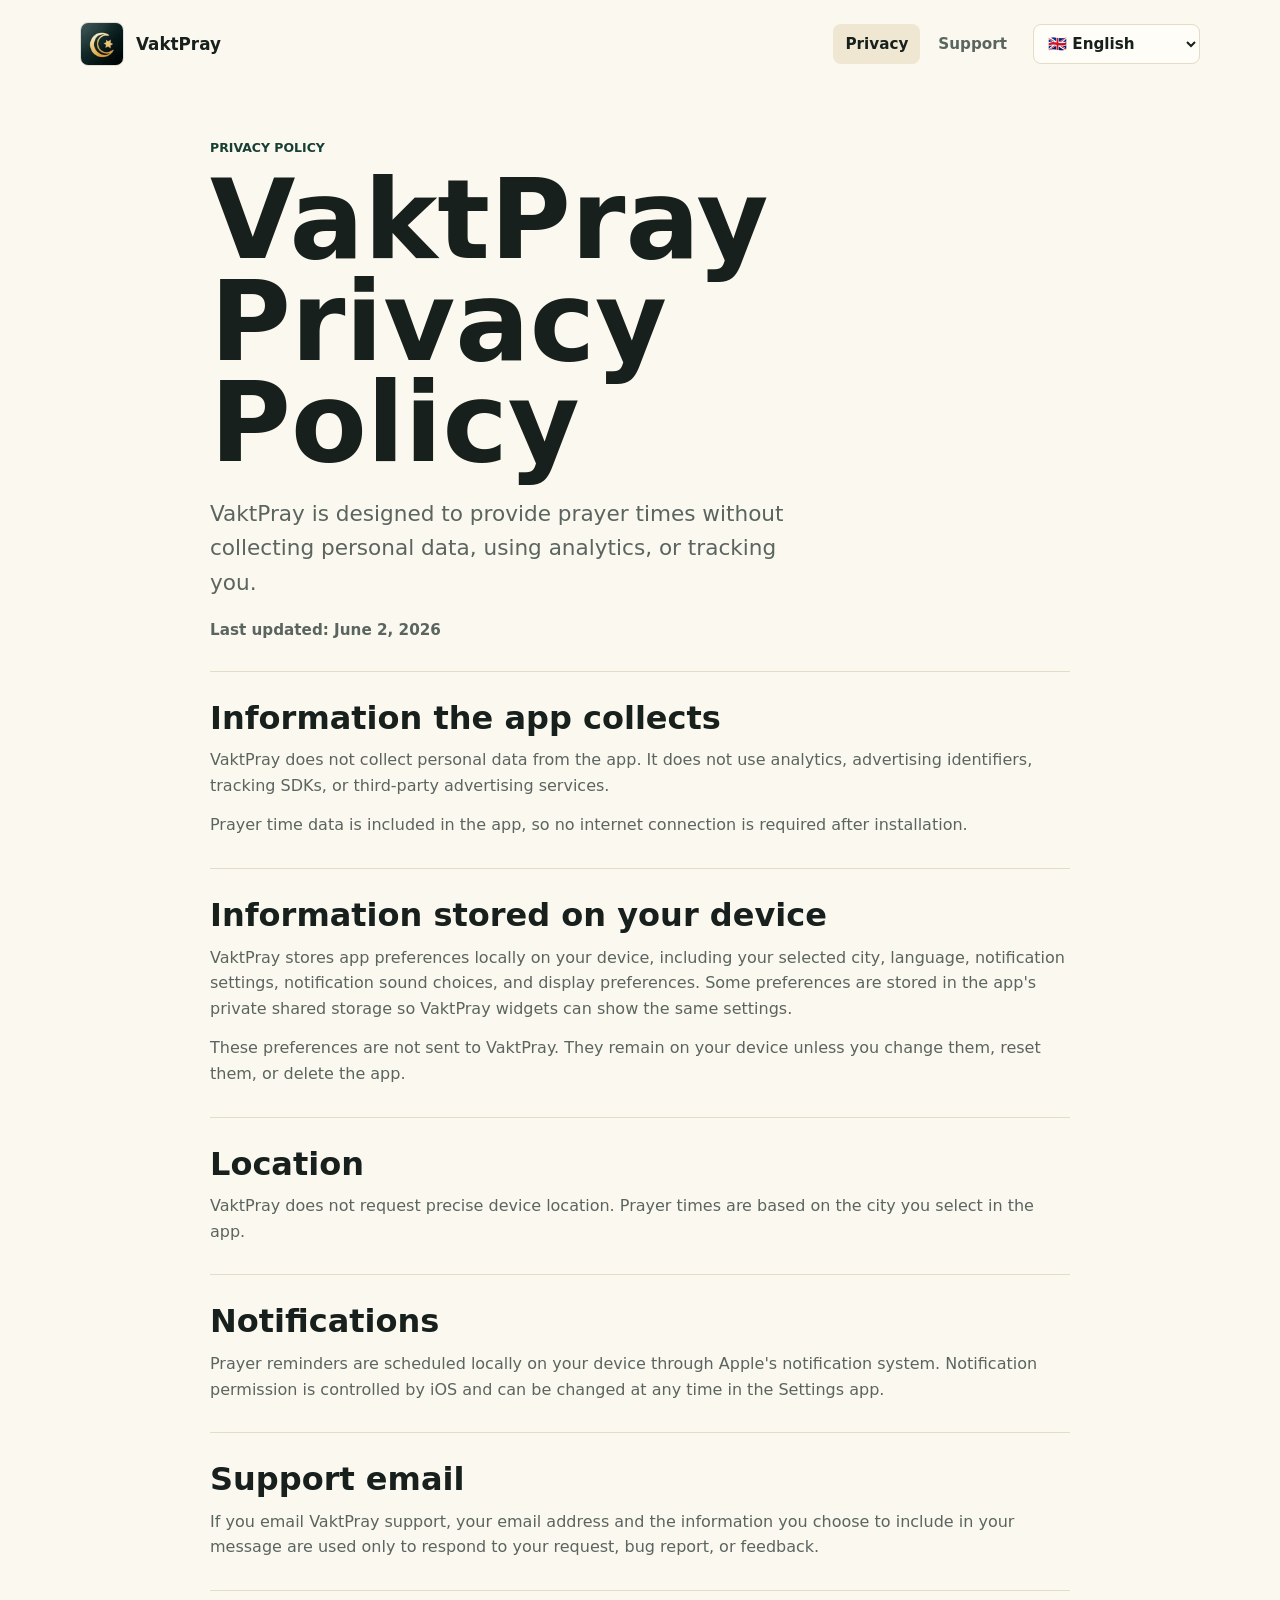
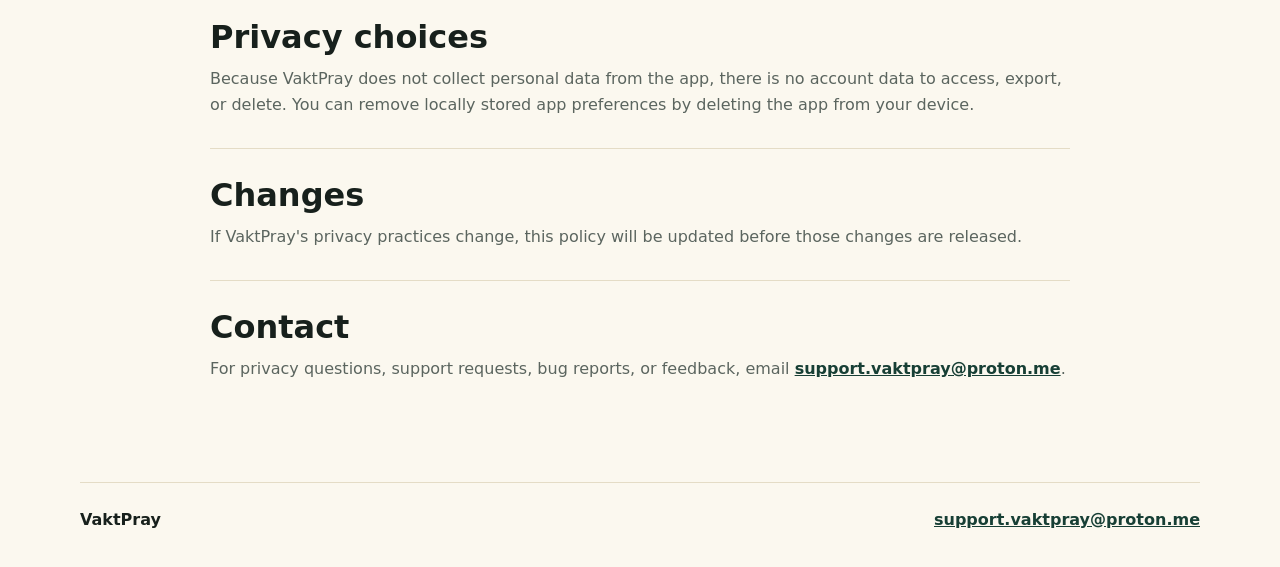
==== privacy.html @ ff626b73 "Initial commit" ====
<!doctype html>
<html lang="en">
<head>
  <meta charset="utf-8">
  <meta name="viewport" content="width=device-width, initial-scale=1">
  <title>Privacy Policy | VaktPray</title>
  <meta name="description" content="Privacy policy for the VaktPray iOS app.">
  <link rel="canonical" href="https://vaktpray.github.io/privacy.html">
  <link rel="icon" href="assets/vaktpray-icon.jpg">
  <link rel="apple-touch-icon" href="assets/vaktpray-icon.jpg">
  <link rel="stylesheet" href="assets/styles.css">
  <script src="assets/i18n.js" defer></script>
  <script src="assets/contact.js" defer></script>
</head>
<body data-page="privacy">
  <header class="site-header">
    <a class="brand" href="/" aria-label="VaktPray home">
      <img src="assets/vaktpray-icon.jpg" width="44" height="44" alt="">
      <span>VaktPray</span>
    </a>
    <div class="header-actions">
      <nav aria-label="Main navigation">
        <a aria-current="page" href="privacy.html" data-i18n="common.privacy">Privacy</a>
        <a href="support.html" data-i18n="common.support">Support</a>
      </nav>
      <label class="language-switch">
        <span class="visually-hidden" data-i18n="common.language">Language</span>
        <select id="language-select" aria-label="Language" data-i18n-aria-label="common.language">
          <option value="en">🇬🇧 English</option>
          <option value="bs">🇧🇦 Bosanski</option>
        </select>
      </label>
    </div>
  </header>

  <main class="document">
    <section class="document-hero">
      <p class="eyebrow" data-i18n="privacy.eyebrow">Privacy Policy</p>
      <h1 data-i18n="privacy.title">VaktPray Privacy Policy</h1>
      <p class="lede" data-i18n="privacy.lede">VaktPray is designed to provide prayer times without collecting personal data, using analytics, or tracking you.</p>
      <p class="updated" data-i18n="privacy.updated">Last updated: June 2, 2026</p>
    </section>

    <section class="policy-block">
      <h2 data-i18n="privacy.collectsTitle">Information the app collects</h2>
      <p data-i18n="privacy.collectsBody1">VaktPray does not collect personal data from the app. It does not use analytics, advertising identifiers, tracking SDKs, or third-party advertising services.</p>
      <p data-i18n="privacy.collectsBody2">Prayer time data is included in the app, so no internet connection is required after installation.</p>
    </section>

    <section class="policy-block">
      <h2 data-i18n="privacy.localTitle">Information stored on your device</h2>
      <p data-i18n="privacy.localBody1">VaktPray stores app preferences locally on your device, including your selected city, language, notification settings, notification sound choices, and display preferences. Some preferences are stored in the app's private shared storage so VaktPray widgets can show the same settings.</p>
      <p data-i18n="privacy.localBody2">These preferences are not sent to VaktPray. They remain on your device unless you change them, reset them, or delete the app.</p>
    </section>

    <section class="policy-block">
      <h2 data-i18n="privacy.locationTitle">Location</h2>
      <p data-i18n="privacy.locationBody">VaktPray does not request precise device location. Prayer times are based on the city you select in the app.</p>
    </section>

    <section class="policy-block">
      <h2 data-i18n="privacy.notificationsTitle">Notifications</h2>
      <p data-i18n="privacy.notificationsBody">Prayer reminders are scheduled locally on your device through Apple's notification system. Notification permission is controlled by iOS and can be changed at any time in the Settings app.</p>
    </section>

    <section class="policy-block">
      <h2 data-i18n="privacy.supportEmailTitle">Support email</h2>
      <p data-i18n="privacy.supportEmailBody">If you email VaktPray support, your email address and the information you choose to include in your message are used only to respond to your request, bug report, or feedback.</p>
    </section>

    <section class="policy-block" id="privacy-choices">
      <h2 data-i18n="privacy.choicesTitle">Privacy choices</h2>
      <p data-i18n="privacy.choicesBody">Because VaktPray does not collect personal data from the app, there is no account data to access, export, or delete. You can remove locally stored app preferences by deleting the app from your device.</p>
    </section>

    <section class="policy-block">
      <h2 data-i18n="privacy.changesTitle">Changes</h2>
      <p data-i18n="privacy.changesBody">If VaktPray's privacy practices change, this policy will be updated before those changes are released.</p>
    </section>

    <section class="policy-block">
      <h2 data-i18n="privacy.contactTitle">Contact</h2>
      <p><span data-i18n="privacy.contactBodyPrefix">For privacy questions, support requests, bug reports, or feedback, email </span><a class="js-support-email" href="#support-email">show support email</a><span data-i18n="privacy.contactBodySuffix">.</span></p>
    </section>
  </main>

  <footer class="site-footer">
    <span>VaktPray</span>
    <a class="js-support-email" href="#support-email">Show support email</a>
  </footer>
</body>
</html>
---- assets/styles.css ----
:root {
  --ink: #17201c;
  --muted: #5b655f;
  --soft: #fbf8ef;
  --paper: #fffdf7;
  --line: #e4dcc6;
  --green: #173f35;
  --green-deep: #102c26;
  --gold: #eeb909;
  --gold-soft: #fff2b7;
  --shadow: 0 24px 70px rgba(23, 32, 28, 0.16);
  color-scheme: light;
}

* {
  box-sizing: border-box;
}

html {
  scroll-behavior: smooth;
}

body {
  margin: 0;
  background: var(--soft);
  color: var(--ink);
  font-family: Inter, ui-sans-serif, system-ui, -apple-system, BlinkMacSystemFont, "Segoe UI", sans-serif;
  line-height: 1.6;
}

img {
  display: block;
  max-width: 100%;
}

a {
  color: inherit;
}

.site-header {
  display: flex;
  align-items: center;
  justify-content: space-between;
  gap: 24px;
  width: min(1120px, calc(100% - 32px));
  margin: 0 auto;
  padding: 22px 0;
}

.header-actions {
  display: flex;
  align-items: center;
  gap: 14px;
}

.brand {
  display: inline-flex;
  align-items: center;
  gap: 12px;
  color: var(--ink);
  font-size: 1.05rem;
  font-weight: 800;
  text-decoration: none;
}

.brand img {
  width: 44px;
  height: 44px;
  border: 1px solid rgba(23, 32, 28, 0.12);
  border-radius: 8px;
}

nav {
  display: flex;
  align-items: center;
  gap: 6px;
}

nav a {
  border-radius: 8px;
  color: var(--muted);
  font-size: 0.95rem;
  font-weight: 700;
  padding: 8px 12px;
  text-decoration: none;
}

nav a:hover,
nav a[aria-current="page"] {
  background: #efe7d1;
  color: var(--ink);
}

.language-switch select {
  min-height: 40px;
  background: var(--paper);
  border: 1px solid var(--line);
  border-radius: 8px;
  color: var(--ink);
  font: inherit;
  font-size: 0.95rem;
  font-weight: 800;
  padding: 7px 34px 7px 10px;
}

.language-switch select:focus {
  outline: 2px solid var(--gold);
  outline-offset: 2px;
}

.visually-hidden {
  position: absolute;
  width: 1px;
  height: 1px;
  margin: -1px;
  clip: rect(0, 0, 0, 0);
  overflow: hidden;
  padding: 0;
  white-space: nowrap;
  border: 0;
}

.hero,
.overview,
.split-section,
.support-hero,
.support-details,
.document {
  width: min(1120px, calc(100% - 32px));
  margin: 0 auto;
}

.hero {
  padding: 64px 0 58px;
}

.hero-copy {
  max-width: 760px;
}

.eyebrow {
  margin: 0 0 12px;
  color: var(--green);
  font-size: 0.78rem;
  font-weight: 900;
  letter-spacing: 0;
  text-transform: uppercase;
}

h1,
h2,
h3,
p {
  overflow-wrap: break-word;
}

h1 {
  margin: 0;
  font-size: clamp(3.6rem, 10vw, 6.9rem);
  line-height: 0.92;
  letter-spacing: 0;
}

h2 {
  margin: 0;
  font-size: clamp(2rem, 4vw, 3.1rem);
  line-height: 1.05;
  letter-spacing: 0;
}

h3 {
  margin: 0 0 10px;
  font-size: 1.08rem;
  line-height: 1.25;
}

.lede {
  max-width: 610px;
  margin: 22px 0 0;
  color: var(--muted);
  font-size: clamp(1.08rem, 2vw, 1.35rem);
}

.overview,
.support-details {
  padding: 46px 0;
}

.section-heading {
  max-width: 720px;
  margin-bottom: 22px;
}

.feature-grid {
  display: grid;
  grid-template-columns: repeat(4, minmax(0, 1fr));
  gap: 14px;
}

.feature-grid.two {
  grid-template-columns: repeat(2, minmax(0, 1fr));
}

.feature-card {
  min-height: 180px;
  background: var(--paper);
  border: 1px solid var(--line);
  border-radius: 8px;
  padding: 22px;
}

.feature-card p {
  margin: 0;
  color: var(--muted);
}

.split-section {
  display: grid;
  grid-template-columns: minmax(0, 0.85fr) minmax(280px, 1.15fr);
  gap: 30px;
  align-items: start;
  border-top: 1px solid var(--line);
  padding: 52px 0 66px;
}

.split-section p {
  margin: 18px 0 0;
  color: var(--muted);
}

.link-list {
  display: grid;
  gap: 12px;
}

.link-list a {
  display: grid;
  gap: 4px;
  background: var(--green);
  border-radius: 8px;
  color: #fffdf7;
  padding: 18px;
  text-decoration: none;
}

.link-list a:hover {
  background: var(--green-deep);
}

.link-list span {
  color: var(--gold-soft);
  font-size: 0.84rem;
  font-weight: 800;
  text-transform: uppercase;
}

.link-list strong {
  font-size: clamp(1rem, 2vw, 1.25rem);
}

.site-footer {
  display: flex;
  align-items: center;
  justify-content: space-between;
  gap: 18px;
  width: min(1120px, calc(100% - 32px));
  margin: 0 auto;
  border-top: 1px solid var(--line);
  color: var(--muted);
  padding: 24px 0 34px;
}

.site-footer span {
  color: var(--ink);
  font-weight: 800;
}

.site-footer a {
  color: var(--green);
  font-weight: 800;
}

.document {
  max-width: 860px;
  padding: 50px 0 70px;
}

.document-hero {
  padding-bottom: 28px;
}

.updated {
  color: var(--muted);
  font-size: 0.95rem;
  font-weight: 700;
  margin: 18px 0 0;
}

.policy-block {
  border-top: 1px solid var(--line);
  padding: 30px 0;
}

.policy-block h2 {
  font-size: clamp(1.45rem, 3vw, 2rem);
  margin-bottom: 12px;
}

.policy-block p {
  color: var(--muted);
  margin: 0 0 14px;
}

.policy-block p:last-child {
  margin-bottom: 0;
}

.policy-block a {
  color: var(--green);
  font-weight: 800;
}

.support-hero {
  padding: 64px 0 50px;
}

.support-copy {
  max-width: 760px;
}

.email-link {
  display: inline-flex;
  max-width: 100%;
  margin-top: 28px;
  background: var(--green);
  border-radius: 8px;
  color: #fffdf7;
  font-size: clamp(1rem, 3vw, 1.3rem);
  font-weight: 900;
  overflow-wrap: anywhere;
  padding: 16px 18px;
  text-decoration: none;
}

.email-link:hover {
  background: var(--green-deep);
}

@media (max-width: 860px) {
  .split-section {
    grid-template-columns: 1fr;
  }

  .hero {
    padding-top: 34px;
  }

  .feature-grid,
  .feature-grid.two {
    grid-template-columns: 1fr;
  }
}

@media (max-width: 560px) {
  .site-header,
  .site-footer {
    align-items: flex-start;
    flex-direction: column;
  }

  nav {
    width: 100%;
  }

  .header-actions {
    align-items: stretch;
    flex-direction: column;
    width: 100%;
  }

  nav a {
    flex: 1;
    text-align: center;
  }

  .language-switch,
  .language-switch select {
    width: 100%;
  }

  .feature-card {
    min-height: auto;
  }
}
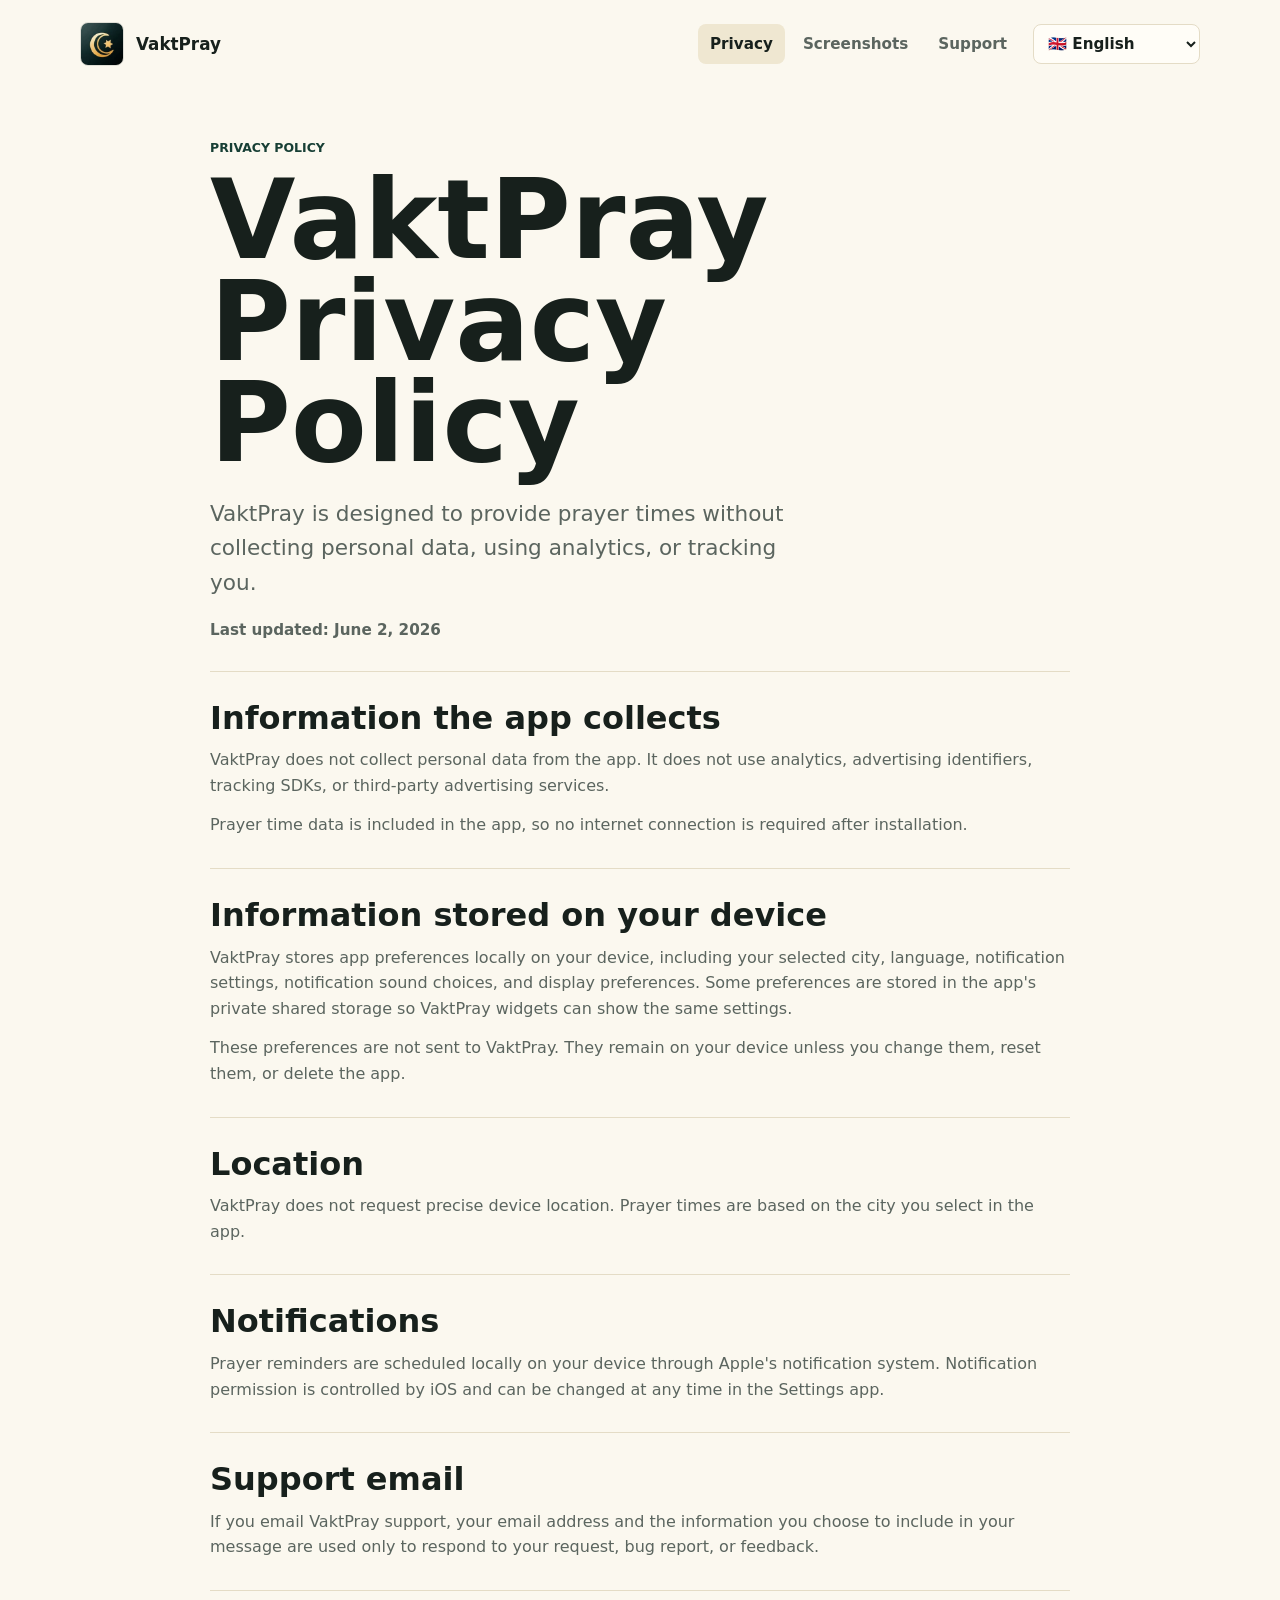
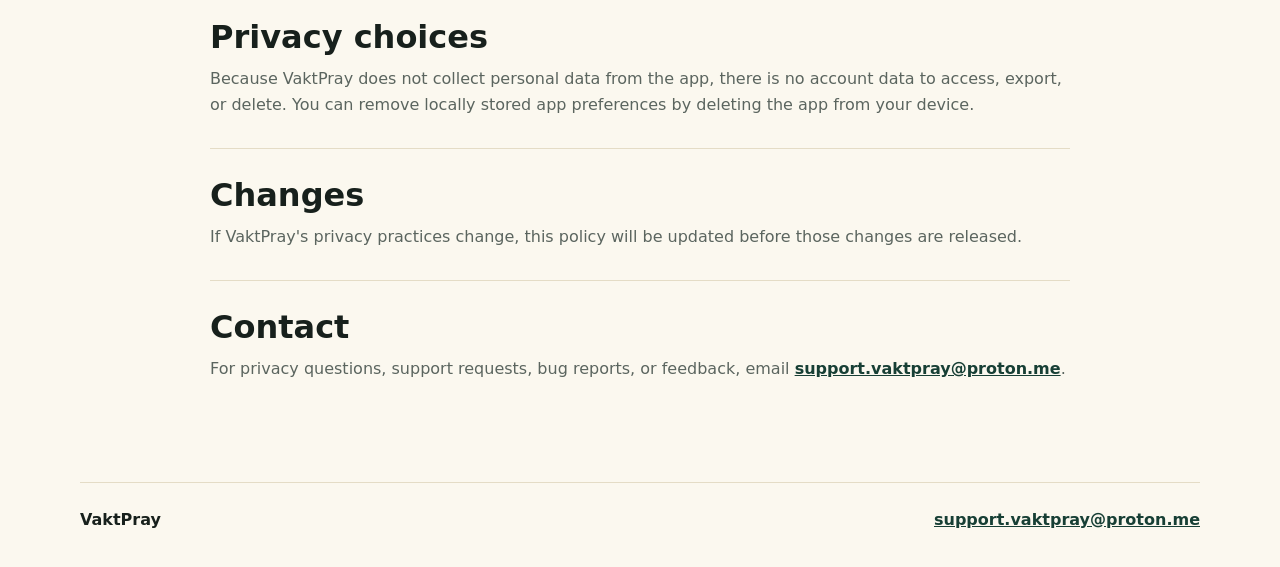
==== commit 0a25b352: "Add screenshots gallery" ====
--- a/privacy.html
+++ b/privacy.html
@@ -21,6 +21,7 @@
     <div class="header-actions">
       <nav aria-label="Main navigation">
         <a aria-current="page" href="privacy.html" data-i18n="common.privacy">Privacy</a>
+        <a href="screenshots.html" data-i18n="common.screenshots">Screenshots</a>
         <a href="support.html" data-i18n="common.support">Support</a>
       </nav>
       <label class="language-switch">
--- a/assets/styles.css
+++ b/assets/styles.css
@@ -121,10 +121,12 @@
 }
 
 .hero,
+.screenshots-cta,
 .overview,
 .split-section,
 .support-hero,
 .support-details,
+.screenshots-page,
 .document {
   width: min(1120px, calc(100% - 32px));
   margin: 0 auto;
@@ -181,6 +183,28 @@
   font-size: clamp(1.08rem, 2vw, 1.35rem);
 }
 
+.screenshots-cta {
+  padding: 0 0 34px;
+}
+
+.screenshots-button {
+  display: inline-flex;
+  align-items: center;
+  justify-content: center;
+  min-height: 62px;
+  background: var(--green);
+  border-radius: 8px;
+  color: #fffdf7;
+  font-size: clamp(1.05rem, 2vw, 1.35rem);
+  font-weight: 900;
+  padding: 14px 26px;
+  text-decoration: none;
+}
+
+.screenshots-button:hover {
+  background: var(--green-deep);
+}
+
 .overview,
 .support-details {
   padding: 46px 0;
@@ -346,6 +370,70 @@
   background: var(--green-deep);
 }
 
+.screenshots-page {
+  padding: 50px 0 70px;
+}
+
+.screenshots-hero {
+  max-width: 780px;
+  padding-bottom: 34px;
+}
+
+.screenshot-section {
+  border-top: 1px solid var(--line);
+  padding: 34px 0 44px;
+}
+
+.screenshot-section:last-child {
+  padding-bottom: 0;
+}
+
+.screenshot-section-header {
+  max-width: 760px;
+  margin-bottom: 22px;
+}
+
+.screenshot-section-header h2 {
+  font-size: clamp(1.7rem, 3vw, 2.35rem);
+}
+
+.screenshot-grid {
+  display: grid;
+  grid-template-columns: repeat(auto-fit, minmax(230px, 1fr));
+  gap: 18px;
+  align-items: start;
+}
+
+.screenshot-grid.single {
+  grid-template-columns: minmax(230px, 360px);
+}
+
+.screenshot-card {
+  background: var(--paper);
+  border: 1px solid var(--line);
+  border-radius: 8px;
+  padding: 14px;
+}
+
+.screenshot-card img {
+  width: 100%;
+  aspect-ratio: 736 / 1600;
+  object-fit: cover;
+  object-position: top;
+  background: var(--green);
+  border: 1px solid rgba(23, 32, 28, 0.12);
+  border-radius: 6px;
+}
+
+.screenshot-card h3 {
+  margin: 14px 0 8px;
+}
+
+.screenshot-card p {
+  margin: 0;
+  color: var(--muted);
+}
+
 @media (max-width: 860px) {
   .split-section {
     grid-template-columns: 1fr;
@@ -357,6 +445,10 @@
 
   .feature-grid,
   .feature-grid.two {
+    grid-template-columns: 1fr;
+  }
+
+  .screenshot-grid.single {
     grid-template-columns: 1fr;
   }
 }
@@ -391,4 +483,8 @@
   .feature-card {
     min-height: auto;
   }
-}
+
+  .screenshots-button {
+    width: 100%;
+  }
+}
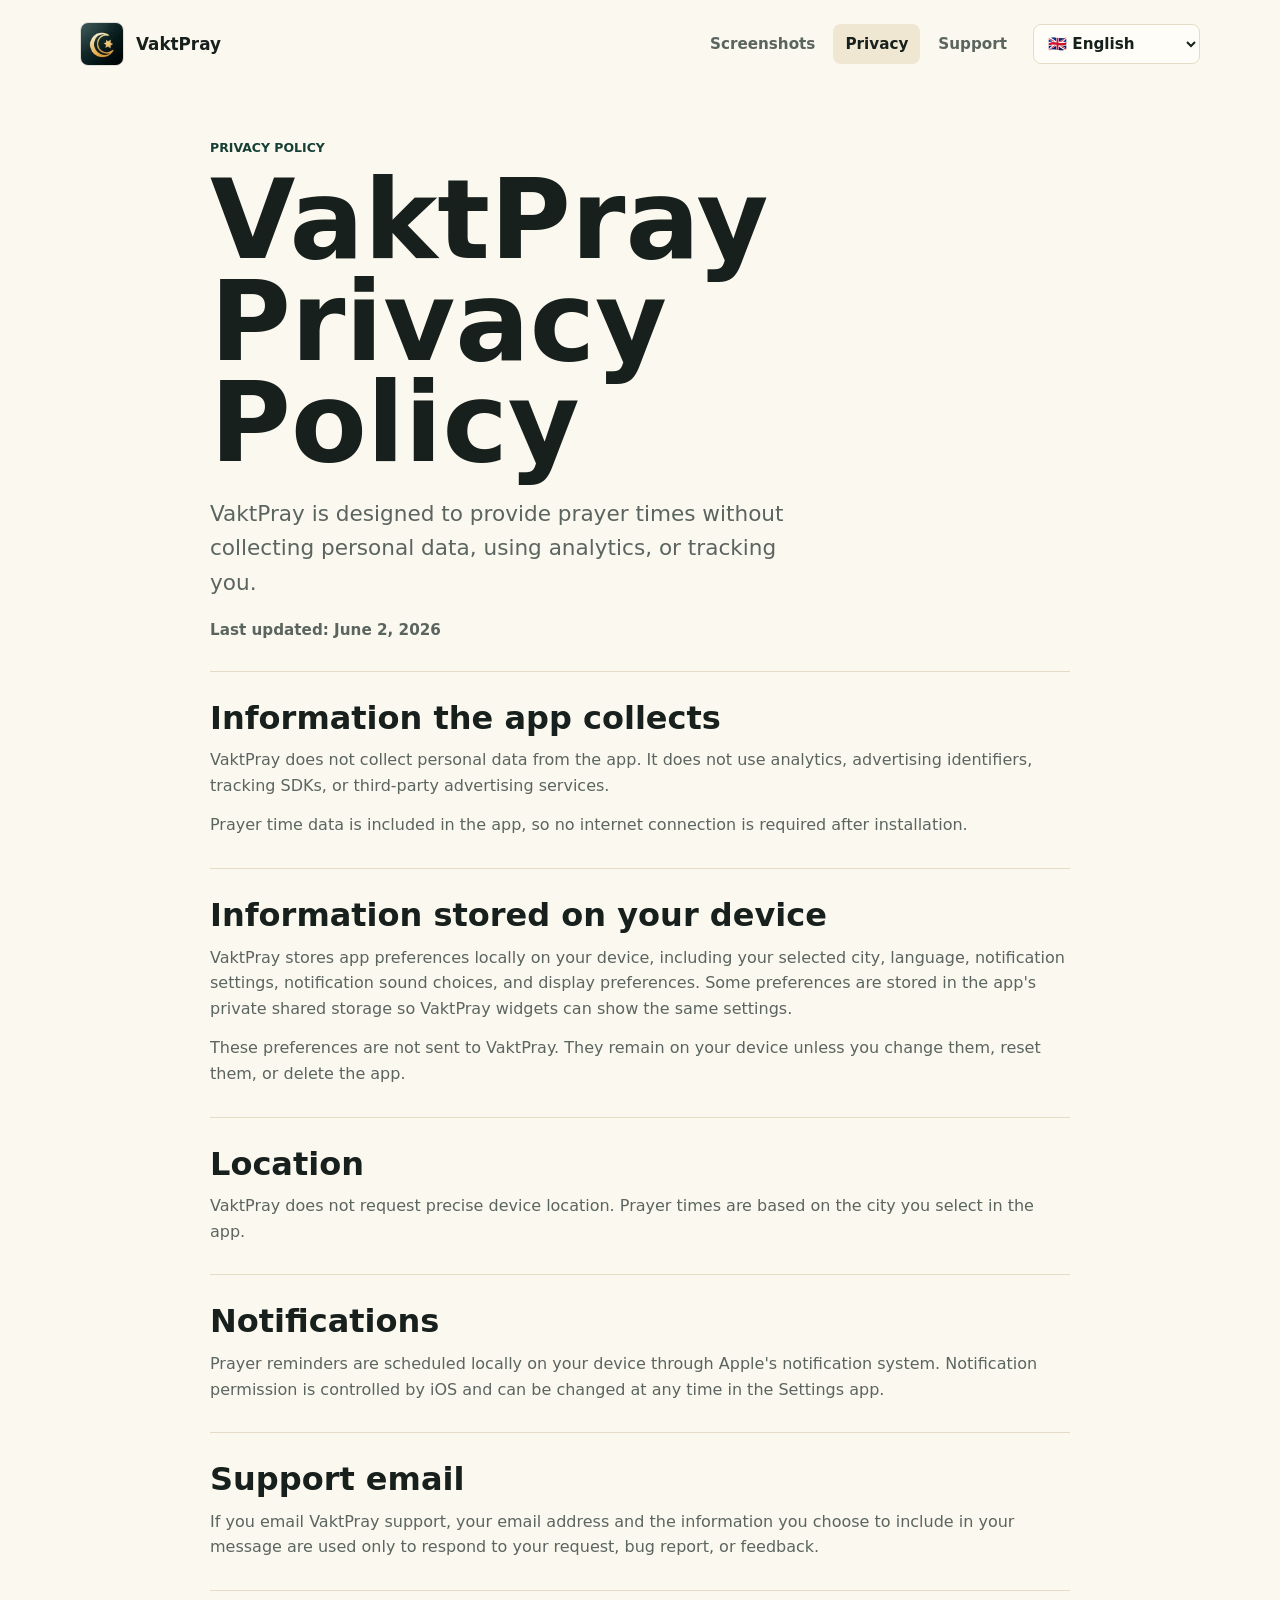
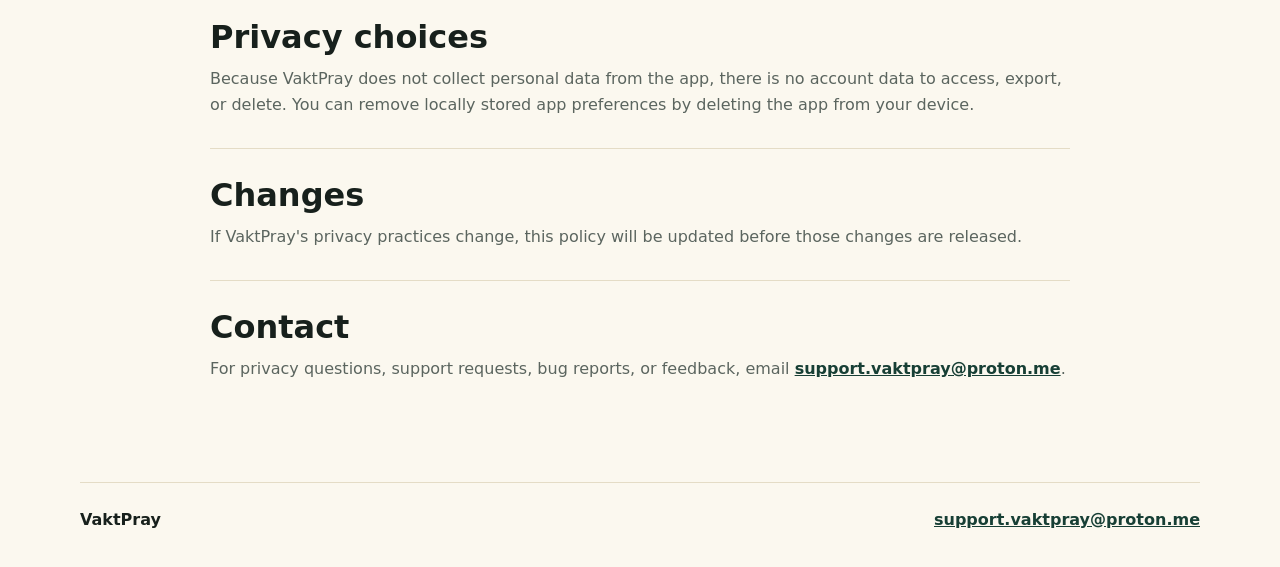
==== commit 6d81339d: "Swap screenshots and privacy nav order" ====
--- a/privacy.html
+++ b/privacy.html
@@ -20,8 +20,8 @@
     </a>
     <div class="header-actions">
       <nav aria-label="Main navigation">
+        <a href="screenshots.html" data-i18n="common.screenshots">Screenshots</a>
         <a aria-current="page" href="privacy.html" data-i18n="common.privacy">Privacy</a>
-        <a href="screenshots.html" data-i18n="common.screenshots">Screenshots</a>
         <a href="support.html" data-i18n="common.support">Support</a>
       </nav>
       <label class="language-switch">
--- a/assets/styles.css
+++ b/assets/styles.css
@@ -425,6 +425,10 @@
   border-radius: 6px;
 }
 
+.screenshot-card-wide img {
+  aspect-ratio: 906 / 1600;
+}
+
 .screenshot-card h3 {
   margin: 14px 0 8px;
 }
